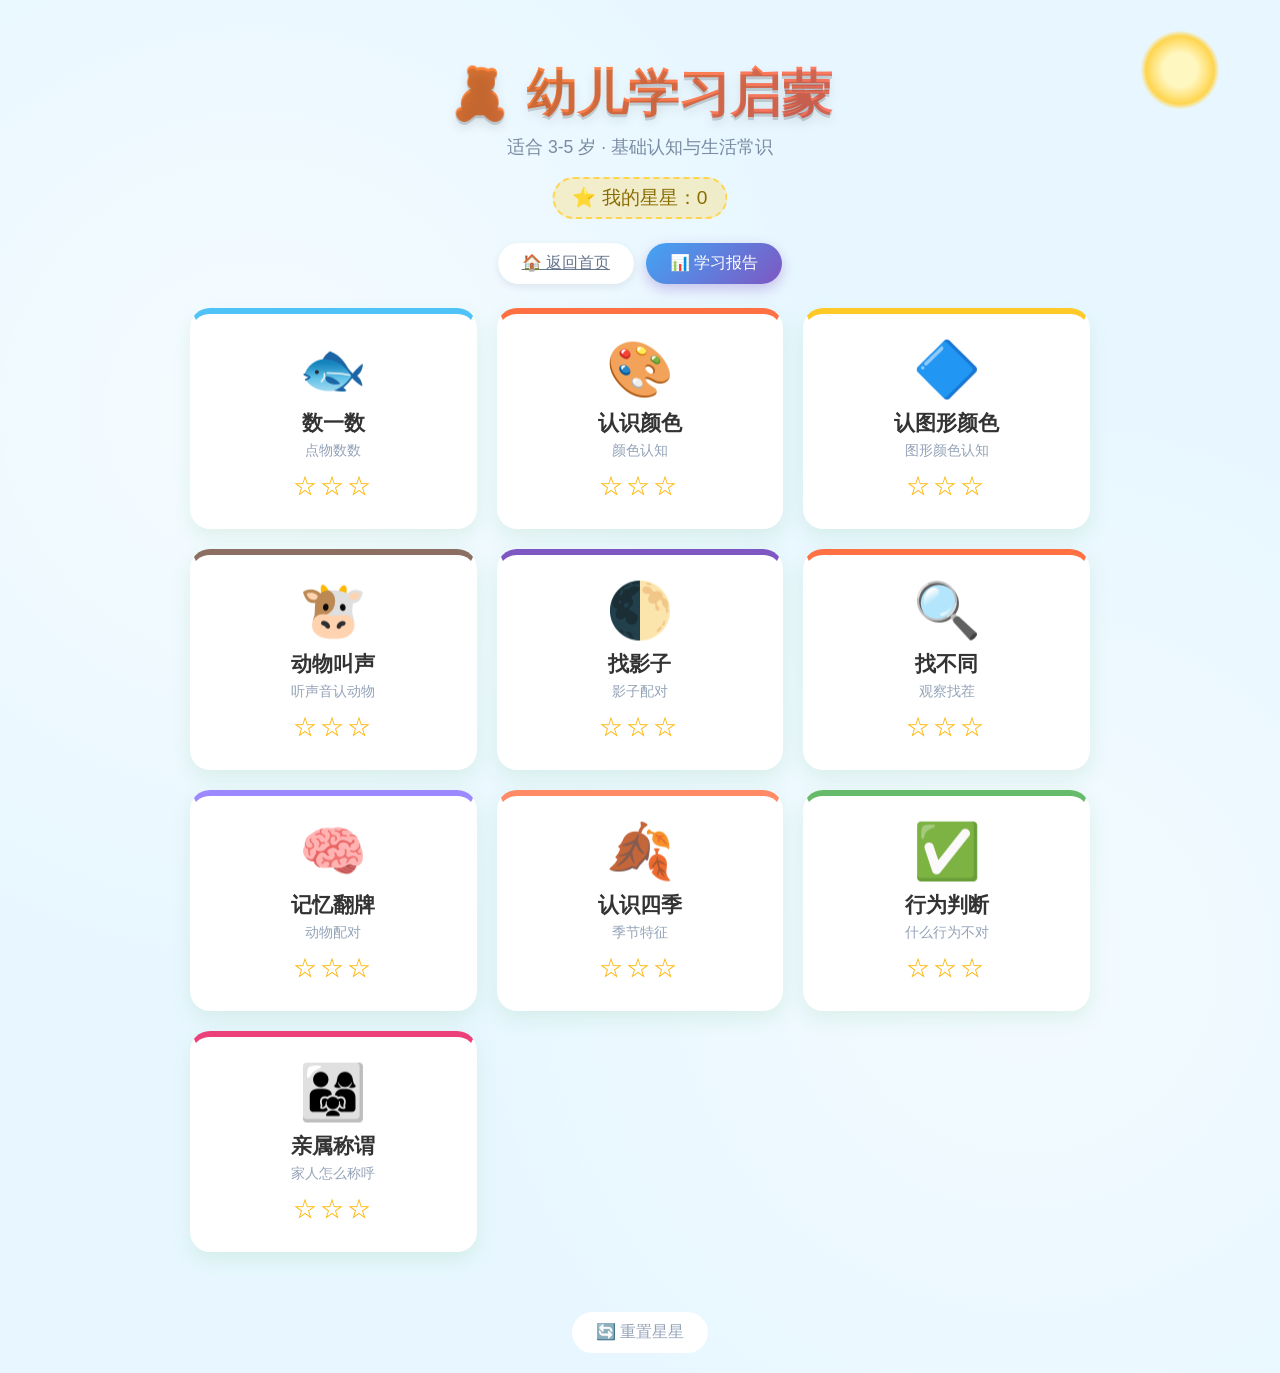
==== preschool.html @ 3d449d30 "feat: 拆分为独立分类页 - index(分类首页) + preschool(幼儿10游戏) + primary(衔接11游戏)" ====
<!DOCTYPE html>
<html lang="zh-CN">
<head>
<meta charset="UTF-8">
<meta name="viewport" content="width=device-width, initial-scale=1.0">
<title>幼儿学习启蒙 · 趣味学习乐园</title>
<link rel="stylesheet" href="style.css">
</head>
<body>
<!-- ===== 幼儿学习启蒙菜单 ===== -->
<div id="menuScreen" class="screen active">
  <div class="sky">
    <div class="sun"></div>
    <div class="cloud c1"></div>
    <div class="cloud c2"></div>
  </div>
  <h1 class="title">🧸 幼儿学习启蒙</h1>
  <p class="subtitle">适合 3-5 岁 · 基础认知与生活常识</p>
  <div class="star-total">⭐ 我的星星：<span id="totalStars">0</span></div>
  <div class="page-actions">
    <a class="btn back-btn" href="index.html">🏠 返回首页</a>
    <button class="btn report-btn" id="reportBtn">📊 学习报告</button>
  </div>
  <div class="menu-grid">
    <div class="card" data-game="count">
      <div class="card-icon">🐟</div>
      <div class="card-name">数一数</div>
      <div class="card-desc">点物数数</div>
      <div class="card-stars" id="stars-count">☆☆☆</div>
    </div>
    <div class="card" data-game="colors">
      <div class="card-icon">🎨</div>
      <div class="card-name">认识颜色</div>
      <div class="card-desc">颜色认知</div>
      <div class="card-stars" id="stars-colors">☆☆☆</div>
    </div>
    <div class="card" data-game="shapes">
      <div class="card-icon">🔷</div>
      <div class="card-name">认图形颜色</div>
      <div class="card-desc">图形颜色认知</div>
      <div class="card-stars" id="stars-shapes">☆☆☆</div>
    </div>
    <div class="card" data-game="animal">
      <div class="card-icon">🐮</div>
      <div class="card-name">动物叫声</div>
      <div class="card-desc">听声音认动物</div>
      <div class="card-stars" id="stars-animal">☆☆☆</div>
    </div>
    <div class="card" data-game="shadow">
      <div class="card-icon">🌓</div>
      <div class="card-name">找影子</div>
      <div class="card-desc">影子配对</div>
      <div class="card-stars" id="stars-shadow">☆☆☆</div>
    </div>
    <div class="card" data-game="spot">
      <div class="card-icon">🔍</div>
      <div class="card-name">找不同</div>
      <div class="card-desc">观察找茬</div>
      <div class="card-stars" id="stars-spot">☆☆☆</div>
    </div>
    <div class="card" data-game="memory">
      <div class="card-icon">🧠</div>
      <div class="card-name">记忆翻牌</div>
      <div class="card-desc">动物配对</div>
      <div class="card-stars" id="stars-memory">☆☆☆</div>
    </div>
    <div class="card" data-game="season">
      <div class="card-icon">🍂</div>
      <div class="card-name">认识四季</div>
      <div class="card-desc">季节特征</div>
      <div class="card-stars" id="stars-season">☆☆☆</div>
    </div>
    <div class="card" data-game="behavior">
      <div class="card-icon">✅</div>
      <div class="card-name">行为判断</div>
      <div class="card-desc">什么行为不对</div>
      <div class="card-stars" id="stars-behavior">☆☆☆</div>
    </div>
    <div class="card" data-game="family">
      <div class="card-icon">👨‍👩‍👧</div>
      <div class="card-name">亲属称谓</div>
      <div class="card-desc">家人怎么称呼</div>
      <div class="card-stars" id="stars-family">☆☆☆</div>
    </div>
  </div>
  <div class="menu-actions">
    <button class="btn reset-btn" id="resetBtn">🔄 重置星星</button>
  </div>
</div>

<!-- ===== 家长学习报告屏 ===== -->
<div id="reportScreen" class="screen">
  <div class="game-topbar">
    <button class="btn back-btn" id="reportBackBtn">← 返回</button>
    <div class="game-title">📊 学习报告</div>
    <div class="game-score">⭐ <span id="reportTotalStars">0</span></div>
  </div>
  <div class="report-summary" id="reportSummary"></div>
  <div class="report-body">
    <div class="report-panel">
      <div class="report-panel-title">能力雷达图</div>
      <canvas id="radarCanvas" width="360" height="300"></canvas>
      <div class="radar-legend" id="radarLegend"></div>
    </div>
    <div class="report-panel">
      <div class="report-panel-title">各游戏表现</div>
      <div class="report-list" id="reportList"></div>
    </div>
  </div>
  <div class="report-actions">
    <button class="btn ghost-btn" id="reportResetBtn">🗑️ 清除全部记录</button>
  </div>
</div>

<!-- ===== 游戏容器 ===== -->
<div id="gameScreen" class="screen">
  <div class="game-topbar">
    <button class="btn back-btn" id="backBtn">← 返回</button>
    <div class="game-title" id="gameTitle"></div>
    <div class="game-score">⭐ <span id="gameStars">0</span></div>
  </div>
  <div id="gameArea"></div>
</div>

<!-- ===== 弹窗 ===== -->
<div id="modal" class="modal hidden">
  <div class="modal-box">
    <div class="modal-emoji" id="modalEmoji">🎉</div>
    <div class="modal-title" id="modalTitle"></div>
    <div class="modal-text" id="modalText"></div>
    <button class="btn primary-btn" id="modalBtn">再来一局</button>
    <button class="btn ghost-btn" id="modalBackBtn">返回首页</button>
  </div>
</div>

<!-- 音效 -->
<audio id="snd-correct" preload="auto"></audio>
<audio id="snd-wrong" preload="auto"></audio>
<audio id="snd-win" preload="auto"></audio>
<audio id="snd-click" preload="auto"></audio>

<script src="game.js"></script>
</body>
</html>
---- style.css ----
/* ===== 基础 ===== */
* { margin: 0; padding: 0; box-sizing: border-box; }
:root {
  --green: #4caf50;
  --green-dark: #388e3c;
  --orange: #ff9800;
  --pink: #ff6b9d;
  --blue: #4fc3f7;
  --purple: #9c88ff;
  --yellow: #ffd54f;
  --bg: #e8f7ff;
}
body {
  font-family: "PingFang SC", "Microsoft YaHei", "Segoe UI", sans-serif;
  background: var(--bg);
  min-height: 100vh;
  overflow-x: hidden;
  user-select: none;
  -webkit-user-select: none;
  background-image: radial-gradient(circle at 20% 30%, rgba(255,255,255,.6) 0%, transparent 40%),
                    radial-gradient(circle at 80% 70%, rgba(255,255,255,.5) 0%, transparent 40%);
}

/* ===== 屏幕切换 ===== */
.screen { display: none; min-height: 100vh; padding: 20px; position: relative; }
.screen.active { display: block; animation: fadeIn .4s ease; }
@keyframes fadeIn { from { opacity: 0; transform: translateY(10px); } to { opacity: 1; transform: none; } }
.hidden { display: none !important; }

/* ===== 主菜单 ===== */
.sky { position: absolute; inset: 0; overflow: hidden; pointer-events: none; }
.sun {
  position: absolute; top: 30px; right: 60px; width: 80px; height: 80px;
  background: radial-gradient(circle, #fff7c0 30%, var(--yellow) 60%, transparent 70%);
  border-radius: 50%; animation: spin 24s linear infinite;
}
@keyframes spin { to { transform: rotate(360deg); } }
.cloud {
  position: absolute; background: rgba(255,255,255,.85); border-radius: 50px;
  animation: drift linear infinite;
}
.c1 { width: 120px; height: 40px; top: 70px; left: -150px; animation-duration: 40s; }
.c1::before { content: ''; position: absolute; width: 50px; height: 50px; background: inherit; border-radius: 50%; top: -25px; left: 20px; }
.c1::after { content: ''; position: absolute; width: 35px; height: 35px; background: inherit; border-radius: 50%; top: -15px; left: 60px; }
.c2 { width: 90px; height: 30px; top: 180px; left: -120px; animation-duration: 55s; animation-delay: -20s; }
.c2::before { content: ''; position: absolute; width: 40px; height: 40px; background: inherit; border-radius: 50%; top: -20px; left: 15px; }
.c2::after { content: ''; position: absolute; width: 28px; height: 28px; background: inherit; border-radius: 50%; top: -12px; left: 45px; }
@keyframes drift { to { transform: translateX(calc(100vw + 200px)); } }

.title {
  text-align: center; font-size: clamp(2rem, 6vw, 3.2rem);
  color: #fff; text-shadow: 0 3px 0 rgba(0,0,0,.15), 0 6px 12px rgba(0,0,0,.1);
  padding-top: 40px; position: relative; z-index: 1;
  background: linear-gradient(135deg, var(--orange), var(--pink));
  -webkit-background-clip: text; background-clip: text; -webkit-text-fill-color: transparent;
}
.subtitle { text-align: center; color: #7a8ba3; font-size: 1.1rem; margin: 6px 0 18px; position: relative; z-index: 1; }
.star-total {
  text-align: center; font-size: 1.2rem; color: #8a6d00; background: rgba(255,213,79,.3);
  display: inline-block; padding: 6px 18px; border-radius: 30px; margin: 0 auto 24px;
  position: relative; z-index: 1; left: 50%; transform: translateX(-50%);
  border: 2px dashed var(--yellow);
}

.menu-grid {
  display: grid; grid-template-columns: repeat(auto-fit, minmax(220px, 1fr));
  gap: 20px; max-width: 900px; margin: 0 auto; position: relative; z-index: 1;
}
.card {
  background: #fff; border-radius: 20px; padding: 24px 16px; text-align: center;
  box-shadow: 0 8px 20px rgba(76,175,80,.12); cursor: pointer;
  transition: transform .2s, box-shadow .2s; border: 3px solid transparent;
}
.card:hover { transform: translateY(-6px) scale(1.03); box-shadow: 0 14px 30px rgba(76,175,80,.25); }
.card:active { transform: scale(.96); }
.card-icon { font-size: 3.4rem; margin-bottom: 8px; animation: bounce 2s infinite; }
.card:nth-child(1) .card-icon { animation-delay: 0s; }
.card:nth-child(2) .card-icon { animation-delay: .3s; }
.card:nth-child(3) .card-icon { animation-delay: .6s; }
.card:nth-child(4) .card-icon { animation-delay: .9s; }
@keyframes bounce { 0%,100% { transform: translateY(0); } 50% { transform: translateY(-8px); } }
.card-name { font-size: 1.3rem; font-weight: 700; color: #333; margin-bottom: 4px; }
.card-desc { color: #94a3b8; font-size: .9rem; margin-bottom: 10px; }
.card-stars { font-size: 1.5rem; color: #ffb300; letter-spacing: 3px; }
.card[data-game="math"] { border-top: 6px solid var(--orange); }
.card[data-game="count"] { border-top: 6px solid var(--blue); }
.card[data-game="pinyin"] { border-top: 6px solid var(--green); }
.card[data-game="memory"] { border-top: 6px solid var(--purple); }
.card[data-game="clock"] { border-top: 6px solid #26c6da; }
.card[data-game="spot"] { border-top: 6px solid #ff7043; }
.card[data-game="hanzi"] { border-top: 6px solid #d81b60; }
.card[data-game="money"] { border-top: 6px solid #fdd835; }
.card[data-game="pattern"] { border-top: 6px solid #26a69a; }
.card[data-game="season"] { border-top: 6px solid #ff8a65; }
.card[data-game="shadow"] { border-top: 6px solid #7e57c2; }
.card[data-game="shapes"] { border-top: 6px solid #ffca28; }
.card[data-game="direction"] { border-top: 6px solid #29b6f6; }
.card[data-game="family"] { border-top: 6px solid #ec407a; }
.card[data-game="behavior"] { border-top: 6px solid #66bb6a; }
.card[data-game="animal"] { border-top: 6px solid #8d6e63; }
.card[data-game="safety"] { border-top: 6px solid #f57c00; }
.card[data-game="calendar"] { border-top: 6px solid #5c6bc0; }
.card[data-game="poem"] { border-top: 6px solid #a1887f; }
.card[data-game="map"] { border-top: 6px solid #66bb6a; }
.card[data-game="colors"] { border-top: 6px solid #ff7043; }

.reset-btn {
  display: block; margin: 30px auto 0; background: #fff; color: #94a3b8;
  border: 2px dashed #cbd5e1; border-radius: 20px; padding: 8px 22px;
  cursor: pointer; font-size: .9rem; transition: .2s; position: relative; z-index: 1;
}
.reset-btn:hover { background: #fff5f5; color: var(--pink); border-color: var(--pink); }

/* ===== 游戏顶栏 ===== */
.game-topbar {
  display: flex; align-items: center; justify-content: space-between;
  max-width: 800px; margin: 0 auto 16px; gap: 12px; flex-wrap: wrap;
}
.game-title { font-size: 1.5rem; font-weight: 800; color: #333; }
.game-score {
  background: linear-gradient(135deg, #fff3c4, #ffe082); padding: 6px 16px;
  border-radius: 30px; font-weight: 700; color: #8a6d00; box-shadow: 0 3px 8px rgba(255,213,79,.4);
}

/* ===== 按钮 ===== */
.btn {
  border: none; border-radius: 30px; padding: 10px 24px; font-size: 1rem;
  cursor: pointer; transition: transform .15s, box-shadow .15s; font-family: inherit;
}
.btn:hover { transform: translateY(-2px); }
.btn:active { transform: scale(.94); }
.back-btn { background: #fff; color: #64748b; box-shadow: 0 3px 8px rgba(0,0,0,.08); }
.primary-btn {
  background: linear-gradient(135deg, var(--orange), #ff7043); color: #fff;
  font-size: 1.15rem; padding: 12px 34px; box-shadow: 0 6px 16px rgba(255,112,67,.4);
}
.ghost-btn { background: #f1f5f9; color: #64748b; margin-left: 10px; }

/* ===== 游戏区 ===== */
#gameArea { max-width: 800px; margin: 0 auto; }
.game-hint { text-align: center; font-size: 1.4rem; color: #475569; margin: 10px 0 20px; font-weight: 600; }
.option-grid {
  display: grid; grid-template-columns: repeat(auto-fit, minmax(110px, 1fr));
  gap: 16px; max-width: 560px; margin: 0 auto;
}
.option-btn {
  background: #fff; border: 3px solid #e2e8f0; border-radius: 18px;
  font-size: 1.6rem; font-weight: 700; color: #334155; padding: 22px 10px;
  cursor: pointer; transition: all .18s; box-shadow: 0 4px 10px rgba(0,0,0,.06);
}
.option-btn:hover { border-color: var(--blue); transform: translateY(-3px); box-shadow: 0 8px 18px rgba(79,195,247,.25); }
.option-btn:active { transform: scale(.93); }
.option-btn.correct { background: #e8f5e9; border-color: var(--green); animation: pop .4s; }
.option-btn.correct-highlight { background: #e8f5e9; border-color: var(--green); box-shadow: 0 0 0 4px rgba(76,175,80,.25); animation: pop .4s; }
.option-btn.wrong { background: #ffebee; border-color: #ef5350; animation: shake .4s; }
.option-btn.disabled { pointer-events: none; opacity: .75; }
@keyframes pop { 0% { transform: scale(1); } 50% { transform: scale(1.15); } 100% { transform: scale(1); } }
@keyframes shake { 0%,100% { transform: translateX(0); } 25% { transform: translateX(-8px); } 75% { transform: translateX(8px); } }

/* 数一数 */
.fish-pond {
  background: linear-gradient(180deg, #b3e5fc, #e1f5fe 70%, #c8e6c9);
  border-radius: 24px; padding: 30px 20px; margin: 0 auto 20px;
  max-width: 600px; display: flex; flex-wrap: wrap; gap: 14px; justify-content: center;
  min-height: 200px; box-shadow: inset 0 -8px 20px rgba(76,175,80,.15);
}
.fish {
  font-size: 2.6rem; cursor: pointer; transition: transform .2s;
  animation: swim 3s ease-in-out infinite;
}
.fish:hover { transform: scale(1.2) rotate(10deg); }
.fish.selected { transform: scale(1.2); filter: drop-shadow(0 0 8px rgba(255,213,79,.9)); animation: none; }
.fish.answered { opacity: .35; cursor: default; pointer-events: none; }
@keyframes swim { 0%,100% { transform: translateY(0) rotate(-3deg); } 50% { transform: translateY(-8px) rotate(3deg); } }
.count-input-row { text-align: center; margin: 10px 0; }
.count-input {
  width: 120px; padding: 12px; font-size: 1.6rem; text-align: center;
  border: 3px solid var(--blue); border-radius: 16px; outline: none; font-family: inherit;
}
.count-input:focus { border-color: var(--orange); box-shadow: 0 0 0 4px rgba(255,152,0,.15); }
.count-check {
  background: linear-gradient(135deg, var(--green), #66bb6a); color: #fff;
  font-size: 1.2rem; padding: 12px 30px; border-radius: 30px; cursor: pointer;
  border: none; box-shadow: 0 5px 12px rgba(76,175,80,.35); transition: .2s; margin-left: 10px;
}
.count-check:hover { transform: translateY(-2px); }
.count-check:active { transform: scale(.94); }

/* 拼音配对 */
.match-grid {
  display: grid; grid-template-columns: 1fr 1fr; gap: 24px; max-width: 640px; margin: 0 auto;
}
.match-col { display: flex; flex-direction: column; gap: 14px; }
.match-col-label { text-align: center; font-weight: 800; font-size: 1.1rem; color: #64748b; margin-bottom: 2px; }
.match-slot {
  background: #fff; border: 3px dashed #cbd5e1; border-radius: 16px; padding: 16px;
  text-align: center; font-size: 1.7rem; font-weight: 700; color: #475569;
  min-height: 64px; display: flex; align-items: center; justify-content: center;
  cursor: pointer; transition: .2s; position: relative;
}
.match-slot:hover { border-color: var(--purple); }
.match-slot.selected { border-color: var(--purple); border-style: solid; background: #f3f0ff; box-shadow: 0 0 0 4px rgba(156,136,255,.2); }
.match-slot.matched { border-color: var(--green); border-style: solid; background: #e8f5e9; color: var(--green-dark); pointer-events: none; }
.match-slot.wrong-flash { border-color: #ef5350; background: #ffebee; animation: shake .4s; }
.match-slot .badge {
  position: absolute; top: -10px; right: -10px; background: var(--green); color: #fff;
  font-size: .8rem; border-radius: 50%; width: 26px; height: 26px; display: flex; align-items: center; justify-content: center;
}

/* 记忆翻牌 */
.memory-grid {
  display: grid; grid-template-columns: repeat(4, 1fr); gap: 14px; max-width: 480px; margin: 0 auto;
}
.mem-card {
  aspect-ratio: 1 / 1.1; perspective: 600px; cursor: pointer;
}
.mem-inner {
  position: relative; width: 100%; height: 100%; transition: transform .45s;
  transform-style: preserve-3d; border-radius: 16px;
}
.mem-card.flipped .mem-inner { transform: rotateY(180deg); }
.mem-face {
  position: absolute; inset: 0; backface-visibility: hidden; -webkit-backface-visibility: hidden;
  border-radius: 16px; display: flex; align-items: center; justify-content: center; font-size: 2rem;
}
.mem-back {
  background: linear-gradient(135deg, var(--purple), #b388ff); color: #fff; font-size: 2.2rem;
  box-shadow: 0 4px 10px rgba(156,136,255,.35);
}
.mem-front {
  background: #fff; transform: rotateY(180deg); border: 3px solid #e2e8f0;
  box-shadow: 0 4px 10px rgba(0,0,0,.08);
}
.mem-card.matched .mem-inner { animation: pop .5s; }
.mem-card.matched .mem-front { border-color: var(--green); background: #e8f5e9; cursor: default; }
.mem-card.matched { pointer-events: none; }

/* ===== 弹窗 ===== */
.modal {
  position: fixed; inset: 0; background: rgba(30,41,59,.55); display: flex;
  align-items: center; justify-content: center; z-index: 100; backdrop-filter: blur(4px);
}
.modal-box {
  background: #fff; border-radius: 28px; padding: 36px 44px; text-align: center;
  max-width: 420px; width: 90%; box-shadow: 0 20px 60px rgba(0,0,0,.25);
  animation: popIn .4s cubic-bezier(.34,1.56,.64,1);
}
@keyframes popIn { from { transform: scale(.7); opacity: 0; } to { transform: scale(1); opacity: 1; } }
.modal-emoji { font-size: 4rem; animation: bounce 1.2s infinite; }
.modal-title { font-size: 1.8rem; font-weight: 800; color: #333; margin: 12px 0 6px; }
.modal-text { color: #64748b; font-size: 1.05rem; margin-bottom: 22px; line-height: 1.6; }
.modal-stars { font-size: 2.2rem; color: #ffb300; margin-bottom: 16px; letter-spacing: 6px; }

/* ===== 浮动星星动画 ===== */
.float-star {
  position: fixed; font-size: 1.8rem; pointer-events: none; z-index: 200;
  animation: floatUp 1.2s ease-out forwards;
}
@keyframes floatUp {
  0% { transform: translateY(0) scale(.6); opacity: 1; }
  100% { transform: translateY(-120px) scale(1.3); opacity: 0; }
}

/* ===== 认识钟表 ===== */
.clock-wrap { text-align: center; margin: 10px 0 20px; }
.clock-svg { width: 240px; height: 240px; filter: drop-shadow(0 8px 16px rgba(0,0,0,.15)); }
.clock-face { fill: #fff; stroke: #334155; stroke-width: 4; }
.clock-tick { stroke: #94a3b8; stroke-width: 2; }
.clock-tick.major { stroke: #334155; stroke-width: 3.5; }
.clock-hand-h { stroke: #334155; stroke-width: 7; stroke-linecap: round; }
.clock-hand-m { stroke: #475569; stroke-width: 4; stroke-linecap: round; }
.clock-center { fill: #ff7043; }

/* ===== 找不同 ===== */
.spot-scene {
  display: flex; gap: 20px; justify-content: center; flex-wrap: wrap; margin: 10px 0;
}
.spot-panel { position: relative; }
.spot-label { text-align: center; font-weight: 700; color: #64748b; margin-bottom: 4px; }
.spot-canvas {
  background: #fff; border: 3px solid #e2e8f0; border-radius: 16px;
  cursor: crosshair; display: block;
}
.spot-canvas.selected { border-color: var(--orange); box-shadow: 0 0 0 4px rgba(255,152,0,.2); }
.spot-bubble {
  position: absolute; width: 26px; height: 26px; border-radius: 50%;
  background: rgba(76,175,80,.9); color: #fff; font-size: 1rem; font-weight: 700;
  display: flex; align-items: center; justify-content: center;
  animation: popIn .3s; pointer-events: none; z-index: 2;
}

/* ===== 汉字启蒙 ===== */
.hanzi-quiz { text-align: center; }
.hanzi-big {
  font-size: 6rem; font-weight: 800; color: #334155; margin: 8px 0 4px;
  text-shadow: 0 4px 10px rgba(0,0,0,.08);
}
.hanzi-pic { font-size: 3.6rem; margin-bottom: 14px; animation: bounce 2s infinite; }
.hanzi-options { display: grid; grid-template-columns: repeat(auto-fit, minmax(120px, 1fr)); gap: 14px; max-width: 480px; margin: 0 auto; }
.hanzi-opt {
  background: #fff; border: 3px solid #f3d1e0; border-radius: 16px; padding: 16px 8px;
  font-size: 1.2rem; font-weight: 700; color: #4a4a4a; cursor: pointer; transition: .18s;
}
.hanzi-opt .hz { display: block; font-size: 2.4rem; margin-bottom: 4px; }
.hanzi-opt:hover { border-color: #d81b60; transform: translateY(-3px); }
.hanzi-opt.correct { background: #e8f5e9; border-color: var(--green); animation: pop .4s; }
.hanzi-opt.wrong { background: #ffebee; border-color: #ef5350; animation: shake .4s; }
.hanzi-opt.disabled { pointer-events: none; opacity: .7; }

/* ===== 认识人民币 ===== */
.money-display { text-align: center; margin: 10px 0 20px; }
.money-question {
  display: inline-block; background: linear-gradient(135deg, #fff9c4, #fff3cd);
  border: 3px solid #fdd835; border-radius: 20px; padding: 18px 34px;
  font-size: 1.8rem; font-weight: 800; color: #8d6e00; box-shadow: 0 6px 16px rgba(253,216,53,.3);
}
.money-options { display: grid; grid-template-columns: repeat(auto-fit, minmax(130px, 1fr)); gap: 14px; max-width: 560px; margin: 0 auto; }
.money-opt {
  background: #fff; border: 3px solid #e2e8f0; border-radius: 16px; padding: 14px 10px;
  font-size: 1.1rem; font-weight: 700; color: #334155; cursor: pointer; transition: .18s;
  text-align: center; box-shadow: 0 4px 10px rgba(0,0,0,.06);
}
.money-opt .coin { display: block; font-size: 2.2rem; margin-bottom: 4px; }
.money-opt:hover { border-color: #fdd835; transform: translateY(-3px); box-shadow: 0 8px 18px rgba(253,216,53,.3); }
.money-opt.correct { background: #e8f5e9; border-color: var(--green); animation: pop .4s; }
.money-opt.wrong { background: #ffebee; border-color: #ef5350; animation: shake .4s; }
.money-opt.disabled { pointer-events: none; opacity: .7; }

/* ===== 找规律 ===== */
.pattern-seq {
  display: flex; gap: 10px; justify-content: center; flex-wrap: wrap;
  margin: 16px 0 22px; padding: 20px; background: #fff; border-radius: 20px;
  border: 3px dashed #b2dfdb; max-width: 620px; margin-left: auto; margin-right: auto;
}
.pattern-item {
  width: 56px; height: 56px; display: flex; align-items: center; justify-content: center;
  background: linear-gradient(135deg, #e0f7fa, #b2ebf2); border-radius: 14px;
  font-size: 1.8rem; font-weight: 800; color: #00695c; box-shadow: 0 3px 8px rgba(38,166,154,.25);
  animation: popIn .3s;
}
.pattern-item.emoji-item { background: #fff3e0; font-size: 2rem; color: #e65100; }
.pattern-item.blank { background: #fff; border: 3px dashed #26a69a; color: #26a69a; animation: pulse 1.2s infinite; }
@keyframes pulse { 0%,100% { transform: scale(1); } 50% { transform: scale(1.12); } }
.pattern-options { display: grid; grid-template-columns: repeat(auto-fit, minmax(90px, 1fr)); gap: 12px; max-width: 480px; margin: 0 auto; }
.pattern-opt {
  background: #fff; border: 3px solid #b2dfdb; border-radius: 14px; padding: 12px 6px;
  font-size: 1.5rem; font-weight: 700; color: #334155; cursor: pointer; transition: .18s;
  box-shadow: 0 3px 8px rgba(0,0,0,.05);
}
.pattern-opt:hover { border-color: #26a69a; transform: translateY(-3px); }
.pattern-opt.correct { background: #e0f2f1; border-color: #26a69a; animation: pop .4s; }
.pattern-opt.wrong { background: #ffebee; border-color: #ef5350; animation: shake .4s; }
.pattern-opt.disabled { pointer-events: none; opacity: .7; }

/* ===== 响应式 ===== */
@media (max-width: 520px) {
  .option-grid { grid-template-columns: repeat(2, 1fr); }
  .memory-grid { grid-template-columns: repeat(4, 1fr); gap: 8px; }
  .mem-face { font-size: 1.5rem; }
  .match-grid { grid-template-columns: 1fr; gap: 12px; }
  .menu-grid { grid-template-columns: repeat(2, 1fr); gap: 12px; }
  .card-icon { font-size: 2.4rem; }
  .card-name { font-size: 1.05rem; }
  .fish { font-size: 2rem; }
  .clock-svg { width: 200px; height: 200px; }
  .spot-scene { flex-direction: column; align-items: center; }
  .hanzi-big { font-size: 4.5rem; }
}

/* ===== 认识四季 ===== */
.season-quiz { text-align: center; }
.season-big { font-size: 5.5rem; margin: 6px 0 8px; display: block; animation: bounce 2s infinite; }
.season-desc { font-size: 1.3rem; color: #475569; margin-bottom: 18px; }
.season-options { display: grid; grid-template-columns: repeat(auto-fit, minmax(120px, 1fr)); gap: 14px; max-width: 500px; margin: 0 auto; }
.season-opt {
  background: #fff; border: 3px solid #e2e8f0; border-radius: 18px; padding: 16px 8px;
  cursor: pointer; transition: .18s; box-shadow: 0 4px 10px rgba(0,0,0,.06);
}
.season-opt:hover { transform: translateY(-3px); box-shadow: 0 8px 18px rgba(255,138,101,.3); }
.season-opt .se-icon { display: block; font-size: 2.6rem; margin-bottom: 4px; }
.season-opt .se-name { font-size: 1.1rem; font-weight: 700; color: #334155; }
.season-opt.correct { background: #e8f5e9; border-color: var(--green); animation: pop .4s; }
.season-opt.wrong { background: #ffebee; border-color: #ef5350; animation: shake .4s; }
.season-opt.disabled { pointer-events: none; opacity: .7; }

/* ===== 找影子 ===== */
.shadow-grid {
  display: grid; grid-template-columns: 1fr 1fr; gap: 24px; max-width: 620px; margin: 0 auto;
}
.shadow-col { display: flex; flex-direction: column; gap: 12px; }
.shadow-col-label { text-align: center; font-weight: 800; font-size: 1.1rem; color: #64748b; }
.shadow-item {
  background: #fff; border: 3px dashed #cbd5e1; border-radius: 16px; min-height: 72px;
  display: flex; align-items: center; justify-content: center; font-size: 2.4rem;
  cursor: pointer; transition: .2s;
}
.shadow-item:hover { border-color: #7e57c2; }
.shadow-item.selected { border-color: #7e57c2; border-style: solid; background: #f3e5f5; box-shadow: 0 0 0 4px rgba(126,87,194,.2); }
.shadow-item.matched { border-color: var(--green); border-style: solid; background: #e8f5e9; pointer-events: none; opacity: .6; }
.shadow-item.shadow { background: #f5f3f0; color: #6b7280; filter: drop-shadow(0 0 0) grayscale(1); }
.shadow-item.wrong-flash { border-color: #ef5350; background: #ffebee; animation: shake .4s; }
.shadow-item .badge {
  position: absolute; top: -10px; right: -10px; background: var(--green); color: #fff;
  font-size: .8rem; border-radius: 50%; width: 26px; height: 26px; display: flex; align-items: center; justify-content: center;
}
.shadow-item { position: relative; }

/* ===== 菜单按钮组 ===== */
.menu-actions { display: flex; justify-content: center; gap: 14px; margin-top: 30px; flex-wrap: wrap; position: relative; z-index: 1; }
.report-btn {
  background: linear-gradient(135deg, #42a5f5, #7e57c2); color: #fff;
  padding: 10px 24px; border-radius: 30px; box-shadow: 0 5px 14px rgba(126,87,194,.35);
}

/* ===== 认图形/颜色 ===== */
.shape-quiz { text-align: center; }
.shape-big { display: flex; gap: 16px; justify-content: center; margin: 12px 0; }
.shape-symbol { width: 90px; height: 90px; display: inline-flex; align-items: center; justify-content: center; border-radius: 18px; background: #fff; box-shadow: 0 6px 16px rgba(0,0,0,.08); }
.shape-symbol .fig { width: 56px; height: 56px; }
.shape-options { display: grid; grid-template-columns: repeat(auto-fit, minmax(120px, 1fr)); gap: 14px; max-width: 540px; margin: 0 auto; }
.shape-opt {
  background: #fff; border: 3px solid #e2e8f0; border-radius: 18px; padding: 14px 8px;
  cursor: pointer; transition: .18s; box-shadow: 0 4px 10px rgba(0,0,0,.06);
}
.shape-opt:hover { transform: translateY(-3px); box-shadow: 0 8px 18px rgba(255,202,40,.3); }
.shape-opt .swatch { width: 34px; height: 34px; border-radius: 8px; display: inline-block; margin-bottom: 4px; border: 2px solid rgba(0,0,0,.1); }
.shape-opt .sh-name { display: block; font-size: 1.05rem; font-weight: 700; color: #334155; }
.shape-opt.correct { background: #e8f5e9; border-color: var(--green); animation: pop .4s; }
.shape-opt.wrong { background: #ffebee; border-color: #ef5350; animation: shake .4s; }
.shape-opt.disabled { pointer-events: none; opacity: .7; }

/* ===== 找方向 ===== */
.dir-grid-wrap { text-align: center; margin: 10px 0 20px; }
.dir-grid {
  display: inline-grid; grid-template-columns: repeat(3, 84px); gap: 8px;
  background: linear-gradient(135deg, #e3f2fd, #bbdefb); padding: 14px; border-radius: 20px;
  box-shadow: inset 0 -4px 12px rgba(41,182,246,.25);
}
.dir-cell {
  width: 84px; height: 84px; background: #fff; border-radius: 14px;
  display: flex; align-items: center; justify-content: center; font-size: 2.4rem;
  box-shadow: 0 3px 8px rgba(0,0,0,.08);
}
.dir-cell.center { background: #fff9c4; border: 3px dashed #ffca28; }
.dir-cell.spotlight { animation: spotlight .8s ease; }
@keyframes spotlight { 0% { transform: scale(1); box-shadow: 0 0 0 0 rgba(255,87,34,.6); } 100% { transform: scale(1.05); box-shadow: 0 0 0 18px rgba(255,87,34,0); } }
.dir-question { font-size: 1.5rem; font-weight: 700; color: #334155; margin-bottom: 16px; }

/* ===== 家长报告 ===== */
.report-summary {
  display: grid; grid-template-columns: repeat(auto-fit, minmax(160px, 1fr)); gap: 14px;
  max-width: 800px; margin: 0 auto 22px;
}
.report-stat {
  background: #fff; border-radius: 18px; padding: 16px; text-align: center;
  box-shadow: 0 5px 14px rgba(0,0,0,.07); border-top: 5px solid var(--blue);
}
.report-stat:nth-child(2) { border-top-color: var(--green); }
.report-stat:nth-child(3) { border-top-color: var(--orange); }
.report-stat:nth-child(4) { border-top-color: var(--purple); }
.report-stat .num { font-size: 2rem; font-weight: 800; color: #334155; }
.report-stat .lbl { font-size: .85rem; color: #94a3b8; margin-top: 4px; }
.report-body {
  display: grid; grid-template-columns: 1fr 1fr; gap: 20px; max-width: 800px; margin: 0 auto;
}
.report-panel {
  background: #fff; border-radius: 20px; padding: 20px; box-shadow: 0 5px 14px rgba(0,0,0,.07);
}
.report-panel-title { font-size: 1.15rem; font-weight: 800; color: #334155; margin-bottom: 12px; text-align: center; }
#radarCanvas { display: block; margin: 0 auto; max-width: 100%; }
.radar-legend { display: flex; flex-wrap: wrap; gap: 8px; justify-content: center; margin-top: 10px; }
.radar-legend span { font-size: .8rem; color: #64748b; display: inline-flex; align-items: center; gap: 4px; }
.radar-legend i { width: 12px; height: 12px; border-radius: 3px; display: inline-block; }
.report-list { max-height: 380px; overflow-y: auto; }
.report-row {
  display: flex; align-items: center; gap: 10px; padding: 10px 6px;
  border-bottom: 1px solid #f1f5f9;
}
.report-row:last-child { border-bottom: none; }
.report-row .g-icon { font-size: 1.5rem; }
.report-row .g-name { flex: 1; font-weight: 600; color: #334155; }
.report-row .g-rate { font-weight: 800; color: var(--green); }
.report-row .g-time { font-size: .8rem; color: #94a3b8; }
.report-row .g-bar { width: 70px; height: 8px; background: #e2e8f0; border-radius: 5px; overflow: hidden; }
.report-row .g-bar i { display: block; height: 100%; background: linear-gradient(90deg, var(--green), #66bb6a); border-radius: 5px; }
.report-row.noplay { opacity: .55; }
.report-actions { text-align: center; margin-top: 20px; }
@media (max-width: 640px) {
  .report-body { grid-template-columns: 1fr; }
  .dir-grid { grid-template-columns: repeat(3, 68px); }
  .dir-cell { width: 68px; height: 68px; font-size: 1.8rem; }
}
/* ===== 答错高亮正确答案 ===== */
.season-opt.correct-highlight { background: #e8f5e9; border-color: var(--green); box-shadow: 0 0 0 4px rgba(76,175,80,.25); animation: pop .4s; }
.shape-opt.correct-highlight { background: #e8f5e9; border-color: var(--green); box-shadow: 0 0 0 4px rgba(76,175,80,.25); animation: pop .4s; }
.hanzi-opt.correct-highlight { background: #e8f5e9; border-color: var(--green); box-shadow: 0 0 0 4px rgba(76,175,80,.25); animation: pop .4s; }
.money-opt.correct-highlight { background: #e8f5e9; border-color: var(--green); box-shadow: 0 0 0 4px rgba(76,175,80,.25); animation: pop .4s; }
.pattern-opt.correct-highlight { background: #e0f2f1; border-color: #26a69a; box-shadow: 0 0 0 4px rgba(38,166,154,.25); animation: pop .4s; }
.match-slot.matched-highlight { border-color: var(--green); border-style: solid; background: #e8f5e9; color: var(--green-dark); }
.shadow-item.matched-highlight { border-color: var(--green); border-style: solid; background: #e8f5e9; }

/* ===== 动物叫声 ===== */
.animal-display { text-align: center; margin: 6px 0 16px; }
.animal-demo {
  display: inline-block; font-size: 4.5rem; background: #fff3e0;
  border-radius: 24px; padding: 14px 30px; border: 3px solid #ffcc80;
  box-shadow: 0 8px 20px rgba(255,152,0,.25); animation: bounce 2s infinite;
}

/* ===== 安全标识 ===== */
.safety-sign {
  display: inline-block; font-size: 4rem; width: 100px; height: 100px; line-height: 100px;
  background: #fff; border: 4px solid #f57c00; border-radius: 50%;
  box-shadow: 0 8px 20px rgba(245,124,0,.3); margin: 6px 0 10px;
}

/* ===== 古诗词 ===== */
.poem-line {
  display: inline-block; font-size: 2rem; font-weight: 800; color: #4e342e;
  background: linear-gradient(135deg, #fdf6e3, #f5e6c8); border-radius: 16px;
  padding: 16px 30px; margin-bottom: 10px; box-shadow: 0 6px 16px rgba(0,0,0,.08);
  border-left: 6px solid #8d6e63;
}

/* ===== 认识颜色 - 色块选择 ===== */
.color-pick-grid {
  display: grid; grid-template-columns: repeat(4, 1fr); gap: 14px;
  max-width: 400px; margin: 0 auto 16px;
}
.color-pick {
  width: 100%; aspect-ratio: 1; border-radius: 18px; border: 3px solid rgba(0,0,0,.12);
  cursor: pointer; transition: .18s; box-shadow: 0 4px 10px rgba(0,0,0,.1);
}
.color-pick:hover { transform: scale(1.08); box-shadow: 0 8px 18px rgba(0,0,0,.2); }
.color-pick:active { transform: scale(.92); }
.color-pick.correct { border-color: var(--green); box-shadow: 0 0 0 4px rgba(76,175,80,.3); animation: pop .4s; }
.color-pick.wrong { border-color: #ef5350; box-shadow: 0 0 0 4px rgba(239,83,80,.3); animation: shake .4s; }
.color-pick.disabled { pointer-events: none; opacity: .7; }
.color-pick.correct-highlight { border-color: var(--green); box-shadow: 0 0 0 4px rgba(76,175,80,.3); animation: pop .4s; }

/* ===== 认识地图 ===== */
.map-emoji { font-size: 4rem; display: block; margin: 6px 0; }
@media (max-width: 520px) {
  .color-pick-grid { grid-template-columns: repeat(4, 1fr); gap: 8px; }
}

/* ===== 菜单分类区块 ===== */
.menu-section { max-width: 960px; margin: 0 auto 30px; position: relative; z-index: 1; }
.menu-section-title {
  text-align: center; font-size: 1.5rem; font-weight: 800; color: #fff;
  padding: 8px 24px; border-radius: 30px; display: inline-block;
  margin: 0 auto 4px; background: linear-gradient(135deg, #ff8a65, #ff7043);
  box-shadow: 0 5px 14px rgba(255,112,67,.3);
}
.menu-section:nth-of-type(2) .menu-section-title {
  background: linear-gradient(135deg, #42a5f5, #5c6bc0);
  box-shadow: 0 5px 14px rgba(92,107,192,.3);
}
.menu-section-title { display: block; width: fit-content; }
.menu-section-desc { text-align: center; color: #8a9bb5; font-size: .9rem; margin-bottom: 16px; }

/* ===== 分类首页入口 ===== */
.category-grid {
  display: grid; grid-template-columns: repeat(auto-fit, minmax(280px, 1fr));
  gap: 24px; max-width: 780px; margin: 0 auto 28px; position: relative; z-index: 1;
}
.category-card {
  background: #fff; border-radius: 24px; padding: 32px 24px; text-align: center;
  box-shadow: 0 10px 26px rgba(0,0,0,.1); cursor: pointer; display: block;
  transition: transform .2s, box-shadow .2s; text-decoration: none; position: relative; overflow: hidden;
}
.category-card:hover { transform: translateY(-8px) scale(1.02); box-shadow: 0 18px 40px rgba(0,0,0,.16); }
.category-card:active { transform: scale(.97); }
.category-card::before {
  content: ''; position: absolute; top: 0; left: 0; right: 0; height: 8px;
}
.cat-preschool::before { background: linear-gradient(90deg, #ff8a65, #ff7043); }
.cat-primary::before { background: linear-gradient(90deg, #42a5f5, #5c6bc0); }
.category-emoji { font-size: 4.5rem; animation: bounce 2s infinite; }
.cat-primary .category-emoji { animation-delay: .3s; }
.category-name { font-size: 1.7rem; font-weight: 800; color: #333; margin: 10px 0 4px; }
.category-desc { color: #94a3b8; font-size: 1rem; margin-bottom: 10px; }
.category-games { color: #64748b; font-size: .9rem; margin-bottom: 18px; line-height: 1.6; }
.category-btn {
  display: inline-block; color: #fff; padding: 10px 28px; border-radius: 30px;
  font-size: 1.05rem; font-weight: 700; box-shadow: 0 5px 14px rgba(0,0,0,.15);
}
.cat-preschool .category-btn { background: linear-gradient(135deg, #ff8a65, #ff7043); }
.cat-primary .category-btn { background: linear-gradient(135deg, #42a5f5, #5c6bc0); }

/* ===== 分类页顶部操作 ===== */
.page-actions {
  display: flex; justify-content: center; gap: 12px; margin: 0 auto 24px;
  flex-wrap: wrap; position: relative; z-index: 1;
}

@media (max-width: 520px) {
  .category-grid { grid-template-columns: 1fr; gap: 16px; }
  .category-emoji { font-size: 3.4rem; }
}
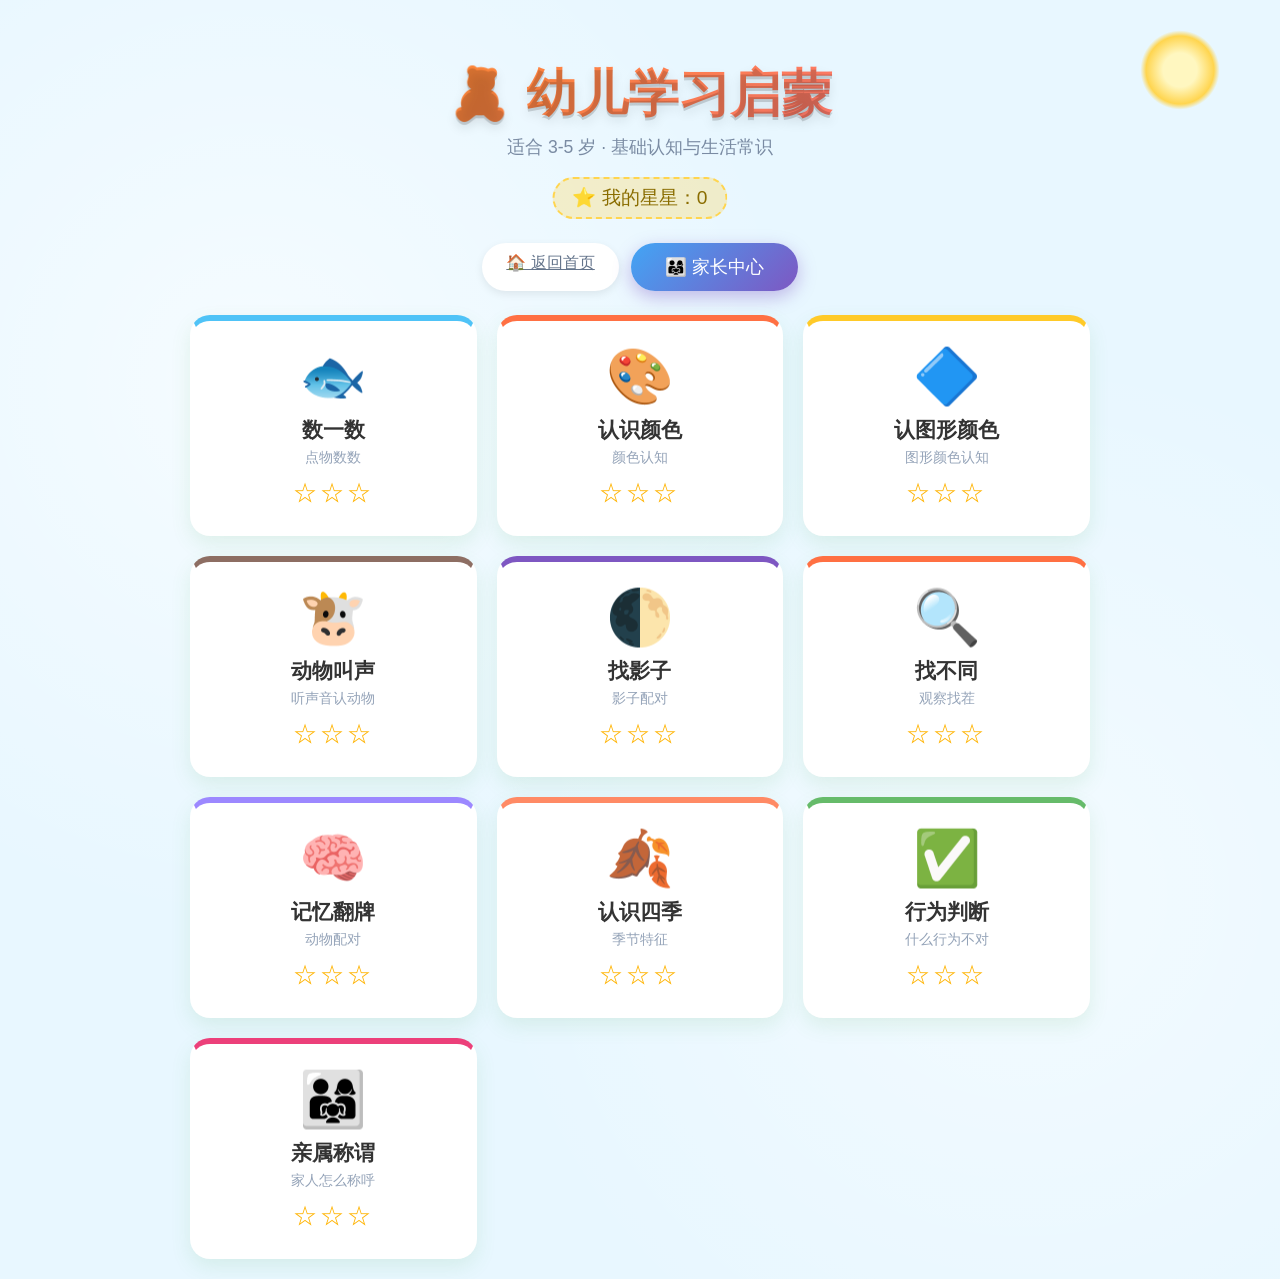
==== commit 21a379f9: "feat: 首页视觉优化 + 家长中心统一入口（学习报告/重置星星/清除记录合并）" ====
--- a/preschool.html
+++ b/preschool.html
@@ -19,7 +19,7 @@
   <div class="star-total">⭐ 我的星星：<span id="totalStars">0</span></div>
   <div class="page-actions">
     <a class="btn back-btn" href="index.html">🏠 返回首页</a>
-    <button class="btn report-btn" id="reportBtn">📊 学习报告</button>
+    <button class="btn parent-btn" id="reportBtn">👨‍👩‍👧 家长中心</button>
   </div>
   <div class="menu-grid">
     <div class="card" data-game="count">
@@ -83,8 +83,16 @@
       <div class="card-stars" id="stars-family">☆☆☆</div>
     </div>
   </div>
-  <div class="menu-actions">
-    <button class="btn reset-btn" id="resetBtn">🔄 重置星星</button>
+</div>
+
+<!-- ===== 家长中心弹层（菜单） ===== -->
+<div id="parentMenu" class="parent-menu hidden">
+  <div class="parent-menu-box">
+    <div class="parent-menu-title">👨‍👩‍👧 家长中心</div>
+    <button class="parent-menu-item" id="parentReportBtn">📊 学习报告</button>
+    <button class="parent-menu-item danger" id="parentResetBtn">🔄 重置星星</button>
+    <button class="parent-menu-item danger" id="parentResetAllBtn">🗑️ 清除全部记录</button>
+    <button class="parent-menu-item cancel" id="parentMenuCancel">✖ 关闭</button>
   </div>
 </div>
 
--- a/style.css
+++ b/style.css
@@ -598,3 +598,73 @@
   .category-grid { grid-template-columns: 1fr; gap: 16px; }
   .category-emoji { font-size: 3.4rem; }
 }
+
+/* ===== 首页头部 ===== */
+.home-header { position: relative; z-index: 1; text-align: center; padding-top: 30px; }
+.home-logo { font-size: 3.2rem; animation: bounce 2s infinite; }
+.home-header .title {
+  padding-top: 8px;
+  background: linear-gradient(135deg, #ff8a65, #ec407a, #ab47bc);
+  -webkit-background-clip: text; background-clip: text; -webkit-text-fill-color: transparent;
+}
+.home-header .subtitle { color: #7a8ba3; }
+.home-stars {
+  display: inline-flex; align-items: center; gap: 6px;
+  background: linear-gradient(135deg, #fff9c4, #ffe082); border: 2px solid #ffd54f;
+  border-radius: 40px; padding: 8px 22px; margin-top: 6px;
+  box-shadow: 0 6px 18px rgba(255,213,79,.4);
+}
+.home-stars-icon { font-size: 1.5rem; }
+.home-stars-num { font-size: 1.6rem; font-weight: 800; color: #8a6d00; }
+.home-stars-label { font-size: .9rem; color: #b58900; }
+
+/* ===== 分类大卡片（增强） ===== */
+.category-grid { margin-top: 26px; }
+.category-card { border-radius: 26px; padding: 0; overflow: hidden; }
+.category-card-inner { padding: 34px 26px; position: relative; }
+.category-card::after {
+  content: ''; position: absolute; inset: 0;
+  background: radial-gradient(circle at 85% 15%, rgba(255,255,255,.35), transparent 40%);
+  pointer-events: none;
+}
+.cat-preschool { background: linear-gradient(160deg, #fff5f2, #ffe3d6); }
+.cat-primary { background: linear-gradient(160deg, #eef4ff, #dbe9ff); }
+.category-card::before { height: 10px; border-radius: 26px 26px 0 0; }
+.cat-preschool::before { background: linear-gradient(90deg, #ff8a65, #ff7043); }
+.cat-primary::before { background: linear-gradient(90deg, #42a5f5, #5c6bc0); }
+.category-name { font-size: 1.8rem; }
+.category-desc {
+  display: inline-block; color: #fff; font-size: .85rem; padding: 3px 12px; border-radius: 20px; margin-bottom: 12px;
+}
+.cat-preschool .category-desc { background: #ff7043; }
+.cat-primary .category-desc { background: #5c6bc0; }
+.category-games { font-size: .88rem; line-height: 1.8; background: rgba(255,255,255,.65); border-radius: 14px; padding: 10px 14px; margin-bottom: 16px; }
+
+/* ===== 首页底部 ===== */
+.home-footer { text-align: center; margin-top: 26px; position: relative; z-index: 1; }
+.parent-btn {
+  background: linear-gradient(135deg, #42a5f5, #7e57c2); color: #fff;
+  padding: 12px 34px; border-radius: 40px; font-size: 1.1rem;
+  box-shadow: 0 6px 18px rgba(126,87,194,.4);
+}
+
+/* ===== 家长中心弹层 ===== */
+.parent-menu {
+  position: fixed; inset: 0; background: rgba(30,41,59,.55); z-index: 300;
+  display: flex; align-items: center; justify-content: center; backdrop-filter: blur(4px);
+}
+.parent-menu-box {
+  background: #fff; border-radius: 24px; padding: 26px 22px; width: 320px; max-width: 90%;
+  box-shadow: 0 20px 60px rgba(0,0,0,.25); animation: popIn .35s cubic-bezier(.34,1.56,.64,1);
+}
+.parent-menu-title { text-align: center; font-size: 1.4rem; font-weight: 800; color: #334155; margin-bottom: 18px; }
+.parent-menu-item {
+  display: block; width: 100%; padding: 13px 18px; margin-bottom: 10px;
+  background: #f1f5f9; border: none; border-radius: 14px; font-size: 1.05rem;
+  cursor: pointer; color: #334155; font-family: inherit; text-align: center; transition: .15s;
+}
+.parent-menu-item:hover { background: #e2e8f0; transform: translateY(-2px); }
+.parent-menu-item.danger { background: #fff1f0; color: #d32f2f; }
+.parent-menu-item.danger:hover { background: #ffd7d6; }
+.parent-menu-item.cancel { background: transparent; color: #94a3b8; margin-bottom: 0; }
+.parent-menu-item.cancel:hover { background: #f8fafc; transform: none; }
